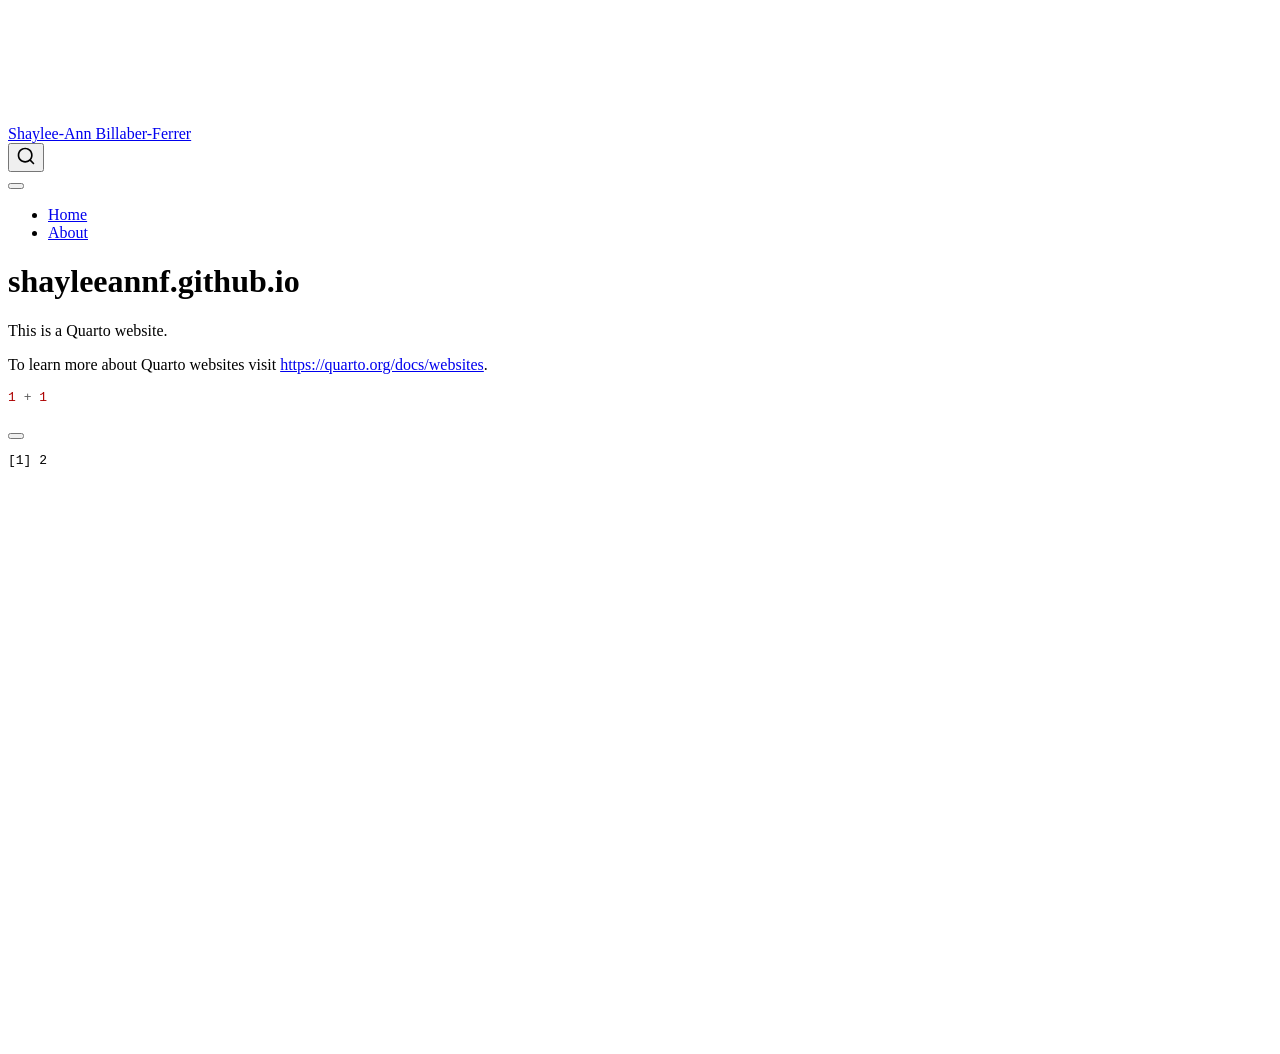
==== docs/index.html @ 8729b3e9 "Initial commit" ====
<!DOCTYPE html>
<html xmlns="http://www.w3.org/1999/xhtml" lang="en" xml:lang="en"><head>

<meta charset="utf-8">
<meta name="generator" content="quarto-1.9.38">

<meta name="viewport" content="width=device-width, initial-scale=1.0, user-scalable=yes">


<title>shayleeannf.github.io – Shaylee-Ann Billaber-Ferrer</title>
<style>
/* Default styles provided by pandoc.
** See https://pandoc.org/MANUAL.html#variables-for-html for config info.
*/
code{white-space: pre-wrap;}
span.smallcaps{font-variant: small-caps;}
div.columns{display: flex; gap: min(4vw, 1.5em);}
div.column{flex: auto; overflow-x: auto;}
div.hanging-indent{margin-left: 1.5em; text-indent: -1.5em;}
ul.task-list{list-style: none;}
ul.task-list li input[type="checkbox"] {
  width: 0.8em;
  margin: 0 0.8em 0.2em -1em; /* quarto-specific, see https://github.com/quarto-dev/quarto-cli/issues/4556 */ 
  vertical-align: middle;
}
/* CSS for syntax highlighting */
html { -webkit-text-size-adjust: 100%; }
pre > code.sourceCode { white-space: pre; position: relative; }
pre > code.sourceCode > span { display: inline-block; line-height: 1.25; }
pre > code.sourceCode > span:empty { height: 1.2em; }
.sourceCode { overflow: visible; }
code.sourceCode > span { color: inherit; text-decoration: inherit; }
div.sourceCode { margin: 1em 0; }
pre.sourceCode { margin: 0; }
@media screen {
div.sourceCode { overflow: auto; }
}
@media print {
pre > code.sourceCode { white-space: pre-wrap; }
pre > code.sourceCode > span { text-indent: -5em; padding-left: 5em; }
}
pre.numberSource code
  { counter-reset: source-line 0; }
pre.numberSource code > span
  { position: relative; left: -4em; counter-increment: source-line; }
pre.numberSource code > span > a:first-child::before
  { content: counter(source-line);
    position: relative; left: -1em; text-align: right; vertical-align: baseline;
    border: none; display: inline-block;
    -webkit-touch-callout: none; -webkit-user-select: none;
    -khtml-user-select: none; -moz-user-select: none;
    -ms-user-select: none; user-select: none;
    padding: 0 4px; width: 4em;
  }
pre.numberSource { margin-left: 3em;  padding-left: 4px; }
div.sourceCode
  {   }
@media screen {
pre > code.sourceCode > span > a:first-child::before { text-decoration: underline; }
}
</style>


<script src="site_libs/quarto-nav/quarto-nav.js"></script>
<script src="site_libs/quarto-nav/headroom.min.js"></script>
<script src="site_libs/clipboard/clipboard.min.js"></script>
<script src="site_libs/quarto-search/autocomplete.umd.js"></script>
<script src="site_libs/quarto-search/fuse.min.js"></script>
<script src="site_libs/quarto-search/quarto-search.js"></script>
<meta name="quarto:offset" content="./">
<script src="site_libs/quarto-html/quarto.js" type="module"></script>
<script src="site_libs/quarto-html/tabsets/tabsets.js" type="module"></script>
<script src="site_libs/quarto-html/popper.min.js"></script>
<script src="site_libs/quarto-html/tippy.umd.min.js"></script>
<script src="site_libs/quarto-html/anchor.min.js"></script>
<link href="site_libs/quarto-html/tippy.css" rel="stylesheet">
<link href="site_libs/quarto-html/quarto-syntax-highlighting-15634bcf2e68342d4ad2dfa704d543f6.css" rel="stylesheet" id="quarto-text-highlighting-styles">
<script src="site_libs/bootstrap/bootstrap.min.js"></script>
<link href="site_libs/bootstrap/bootstrap-icons.css" rel="stylesheet">
<link href="site_libs/bootstrap/bootstrap-158031087360bce0ff56dc785ce39e06.min.css" rel="stylesheet" append-hash="true" id="quarto-bootstrap" data-mode="light">
<script id="quarto-search-options" type="application/json">{
  "location": "navbar",
  "copy-button": false,
  "collapse-after": 3,
  "panel-placement": "end",
  "type": "overlay",
  "limit": 50,
  "keyboard-shortcut": [
    "f",
    "/",
    "s"
  ],
  "show-item-context": false,
  "language": {
    "search-no-results-text": "No results",
    "search-matching-documents-text": "matching documents",
    "search-copy-link-title": "Copy link to search",
    "search-hide-matches-text": "Hide additional matches",
    "search-more-match-text": "more match in this document",
    "search-more-matches-text": "more matches in this document",
    "search-clear-button-title": "Clear",
    "search-text-placeholder": "",
    "search-detached-cancel-button-title": "Cancel",
    "search-submit-button-title": "Submit",
    "search-label": "Search"
  }
}</script>


<link rel="stylesheet" href="styles.css">
</head>

<body class="nav-fixed quarto-light">

<div id="quarto-search-results"></div>
  <header id="quarto-header" class="headroom fixed-top">
    <nav class="navbar navbar-expand-lg " data-bs-theme="dark">
      <div class="navbar-container container-fluid">
      <div class="navbar-brand-container mx-auto">
    <a class="navbar-brand" href="./index.html">
    <span class="navbar-title">Shaylee-Ann Billaber-Ferrer</span>
    </a>
  </div>
            <div id="quarto-search" class="" title="Search"></div>
          <button class="navbar-toggler" type="button" data-bs-toggle="collapse" data-bs-target="#navbarCollapse" aria-controls="navbarCollapse" role="menu" aria-expanded="false" aria-label="Toggle navigation" onclick="if (window.quartoToggleHeadroom) { window.quartoToggleHeadroom(); }">
  <span class="navbar-toggler-icon"></span>
</button>
          <div class="collapse navbar-collapse" id="navbarCollapse">
            <ul class="navbar-nav navbar-nav-scroll me-auto">
  <li class="nav-item">
    <a class="nav-link active" href="./index.html" aria-current="page"> 
<span class="menu-text">Home</span></a>
  </li>  
  <li class="nav-item">
    <a class="nav-link" href="./about.html"> 
<span class="menu-text">About</span></a>
  </li>  
</ul>
          </div> <!-- /navcollapse -->
            <div class="quarto-navbar-tools">
</div>
      </div> <!-- /container-fluid -->
    </nav>
</header>
<!-- content -->
<div id="quarto-content" class="quarto-container page-columns page-rows-contents page-layout-article page-navbar">
<!-- sidebar -->
<!-- margin-sidebar -->
    <div id="quarto-margin-sidebar" class="sidebar margin-sidebar zindex-bottom">
        
    </div>
<!-- main -->
<main class="content" id="quarto-document-content">

<header id="title-block-header" class="quarto-title-block default">
<div class="quarto-title">
<h1 class="title">shayleeannf.github.io</h1>
</div>



<div class="quarto-title-meta">

    
  
    
  </div>
  


</header>


<p>This is a Quarto website.</p>
<p>To learn more about Quarto websites visit <a href="https://quarto.org/docs/websites" class="uri">https://quarto.org/docs/websites</a>.</p>
<div class="cell">
<div class="code-copy-outer-scaffold"><div class="sourceCode cell-code" id="cb1"><pre class="sourceCode r code-with-copy"><code class="sourceCode r"><span id="cb1-1"><a href="#cb1-1" aria-hidden="true" tabindex="-1"></a><span class="dv">1</span> <span class="sc">+</span> <span class="dv">1</span></span></code></pre></div><button title="Copy to Clipboard" class="code-copy-button"><i class="bi"></i></button></div>
<div class="cell-output cell-output-stdout">
<pre><code>[1] 2</code></pre>
</div>
</div>



</main> <!-- /main -->
<script id="quarto-html-after-body" type="application/javascript">
  window.document.addEventListener("DOMContentLoaded", function (event) {
    const icon = "";
    const anchorJS = new window.AnchorJS();
    anchorJS.options = {
      placement: 'right',
      icon: icon
    };
    anchorJS.add('.anchored');
    const isCodeAnnotation = (el) => {
      for (const clz of el.classList) {
        if (clz.startsWith('code-annotation-')) {                     
          return true;
        }
      }
      return false;
    }
    const onCopySuccess = function(e) {
      // button target
      const button = e.trigger;
      // don't keep focus
      button.blur();
      // flash "checked"
      button.classList.add('code-copy-button-checked');
      var currentTitle = button.getAttribute("title");
      button.setAttribute("title", "Copied!");
      let tooltip;
      if (window.bootstrap) {
        button.setAttribute("data-bs-toggle", "tooltip");
        button.setAttribute("data-bs-placement", "left");
        button.setAttribute("data-bs-title", "Copied!");
        tooltip = new bootstrap.Tooltip(button, 
          { trigger: "manual", 
            customClass: "code-copy-button-tooltip",
            offset: [0, -8]});
        tooltip.show();    
      }
      setTimeout(function() {
        if (tooltip) {
          tooltip.hide();
          button.removeAttribute("data-bs-title");
          button.removeAttribute("data-bs-toggle");
          button.removeAttribute("data-bs-placement");
        }
        button.setAttribute("title", currentTitle);
        button.classList.remove('code-copy-button-checked');
      }, 1000);
      // clear code selection
      e.clearSelection();
    }
    const getTextToCopy = function(trigger) {
      const outerScaffold = trigger.parentElement.cloneNode(true);
      const codeEl = outerScaffold.querySelector('code');
      for (const childEl of codeEl.children) {
        if (isCodeAnnotation(childEl)) {
          childEl.remove();
        }
      }
      return codeEl.innerText;
    }
    const clipboard = new window.ClipboardJS('.code-copy-button:not([data-in-quarto-modal])', {
      text: getTextToCopy
    });
    clipboard.on('success', onCopySuccess);
    if (window.document.getElementById('quarto-embedded-source-code-modal')) {
      const clipboardModal = new window.ClipboardJS('.code-copy-button[data-in-quarto-modal]', {
        text: getTextToCopy,
        container: window.document.getElementById('quarto-embedded-source-code-modal')
      });
      clipboardModal.on('success', onCopySuccess);
    }
      var localhostRegex = new RegExp(/^(?:http|https):\/\/localhost\:?[0-9]*\//);
      var mailtoRegex = new RegExp(/^mailto:/);
        var filterRegex = new RegExp('/' + window.location.host + '/');
      var isInternal = (href) => {
          return filterRegex.test(href) || localhostRegex.test(href) || mailtoRegex.test(href);
      }
      // Inspect non-navigation links and adorn them if external
     var links = window.document.querySelectorAll('a[href]:not(.nav-link):not(.navbar-brand):not(.toc-action):not(.sidebar-link):not(.sidebar-item-toggle):not(.pagination-link):not(.no-external):not([aria-hidden]):not(.dropdown-item):not(.quarto-navigation-tool):not(.about-link)');
      for (var i=0; i<links.length; i++) {
        const link = links[i];
        if (!isInternal(link.href)) {
          // undo the damage that might have been done by quarto-nav.js in the case of
          // links that we want to consider external
          if (link.dataset.originalHref !== undefined) {
            link.href = link.dataset.originalHref;
          }
        }
      }
    function tippyHover(el, contentFn, onTriggerFn, onUntriggerFn) {
      const config = {
        allowHTML: true,
        maxWidth: 500,
        delay: 100,
        arrow: false,
        appendTo: function(el) {
            return el.parentElement;
        },
        interactive: true,
        interactiveBorder: 10,
        theme: 'quarto',
        placement: 'bottom-start',
      };
      if (contentFn) {
        config.content = contentFn;
      }
      if (onTriggerFn) {
        config.onTrigger = onTriggerFn;
      }
      if (onUntriggerFn) {
        config.onUntrigger = onUntriggerFn;
      }
      window.tippy(el, config); 
    }
    const noterefs = window.document.querySelectorAll('a[role="doc-noteref"]');
    for (var i=0; i<noterefs.length; i++) {
      const ref = noterefs[i];
      tippyHover(ref, function() {
        // use id or data attribute instead here
        let href = ref.getAttribute('data-footnote-href') || ref.getAttribute('href');
        try { href = new URL(href).hash; } catch {}
        const id = href.replace(/^#\/?/, "");
        const note = window.document.getElementById(id);
        if (note) {
          return note.innerHTML;
        } else {
          return "";
        }
      });
    }
    const xrefs = window.document.querySelectorAll('a.quarto-xref');
    const processXRef = (id, note) => {
      // Strip column container classes
      const stripColumnClz = (el) => {
        el.classList.remove("page-full", "page-columns");
        if (el.children) {
          for (const child of el.children) {
            stripColumnClz(child);
          }
        }
      }
      stripColumnClz(note)
      if (id === null || id.startsWith('sec-')) {
        // Special case sections, only their first couple elements
        const container = document.createElement("div");
        if (note.children && note.children.length > 2) {
          container.appendChild(note.children[0].cloneNode(true));
          for (let i = 1; i < note.children.length; i++) {
            const child = note.children[i];
            if (child.tagName === "P" && child.innerText === "") {
              continue;
            } else {
              container.appendChild(child.cloneNode(true));
              break;
            }
          }
          if (window.Quarto?.typesetMath) {
            window.Quarto.typesetMath(container);
          }
          return container.innerHTML
        } else {
          if (window.Quarto?.typesetMath) {
            window.Quarto.typesetMath(note);
          }
          return note.innerHTML;
        }
      } else {
        // Remove any anchor links if they are present
        const anchorLink = note.querySelector('a.anchorjs-link');
        if (anchorLink) {
          anchorLink.remove();
        }
        if (window.Quarto?.typesetMath) {
          window.Quarto.typesetMath(note);
        }
        if (note.classList.contains("callout")) {
          return note.outerHTML;
        } else {
          return note.innerHTML;
        }
      }
    }
    for (var i=0; i<xrefs.length; i++) {
      const xref = xrefs[i];
      tippyHover(xref, undefined, function(instance) {
        instance.disable();
        let url = xref.getAttribute('href');
        let hash = undefined; 
        if (url.startsWith('#')) {
          hash = url;
        } else {
          try { hash = new URL(url).hash; } catch {}
        }
        if (hash) {
          const id = hash.replace(/^#\/?/, "");
          const note = window.document.getElementById(id);
          if (note !== null) {
            try {
              const html = processXRef(id, note.cloneNode(true));
              instance.setContent(html);
            } finally {
              instance.enable();
              instance.show();
            }
          } else {
            // See if we can fetch this
            fetch(url.split('#')[0])
            .then(res => res.text())
            .then(html => {
              const parser = new DOMParser();
              const htmlDoc = parser.parseFromString(html, "text/html");
              const note = htmlDoc.getElementById(id);
              if (note !== null) {
                const html = processXRef(id, note);
                instance.setContent(html);
              } 
            }).finally(() => {
              instance.enable();
              instance.show();
            });
          }
        } else {
          // See if we can fetch a full url (with no hash to target)
          // This is a special case and we should probably do some content thinning / targeting
          fetch(url)
          .then(res => res.text())
          .then(html => {
            const parser = new DOMParser();
            const htmlDoc = parser.parseFromString(html, "text/html");
            const note = htmlDoc.querySelector('main.content');
            if (note !== null) {
              // This should only happen for chapter cross references
              // (since there is no id in the URL)
              // remove the first header
              if (note.children.length > 0 && note.children[0].tagName === "HEADER") {
                note.children[0].remove();
              }
              const html = processXRef(null, note);
              instance.setContent(html);
            } 
          }).finally(() => {
            instance.enable();
            instance.show();
          });
        }
      }, function(instance) {
      });
    }
        let selectedAnnoteEl;
        const selectorForAnnotation = ( cell, annotation) => {
          let cellAttr = 'data-code-cell="' + cell + '"';
          let lineAttr = 'data-code-annotation="' +  annotation + '"';
          const selector = 'span[' + cellAttr + '][' + lineAttr + ']';
          return selector;
        }
        const selectCodeLines = (annoteEl) => {
          const doc = window.document;
          const targetCell = annoteEl.getAttribute("data-target-cell");
          const targetAnnotation = annoteEl.getAttribute("data-target-annotation");
          const annoteSpan = window.document.querySelector(selectorForAnnotation(targetCell, targetAnnotation));
          const lines = annoteSpan.getAttribute("data-code-lines").split(",");
          const lineIds = lines.map((line) => {
            return targetCell + "-" + line;
          })
          let top = null;
          let height = null;
          let parent = null;
          if (lineIds.length > 0) {
              //compute the position of the single el (top and bottom and make a div)
              const el = window.document.getElementById(lineIds[0]);
              top = el.offsetTop;
              height = el.offsetHeight;
              parent = el.parentElement.parentElement;
            if (lineIds.length > 1) {
              const lastEl = window.document.getElementById(lineIds[lineIds.length - 1]);
              const bottom = lastEl.offsetTop + lastEl.offsetHeight;
              height = bottom - top;
            }
            if (top !== null && height !== null && parent !== null) {
              // cook up a div (if necessary) and position it 
              let div = window.document.getElementById("code-annotation-line-highlight");
              if (div === null) {
                div = window.document.createElement("div");
                div.setAttribute("id", "code-annotation-line-highlight");
                div.style.position = 'absolute';
                parent.appendChild(div);
              }
              div.style.top = top - 2 + "px";
              div.style.height = height + 4 + "px";
              div.style.left = 0;
              let gutterDiv = window.document.getElementById("code-annotation-line-highlight-gutter");
              if (gutterDiv === null) {
                gutterDiv = window.document.createElement("div");
                gutterDiv.setAttribute("id", "code-annotation-line-highlight-gutter");
                gutterDiv.style.position = 'absolute';
                const codeCell = window.document.getElementById(targetCell);
                const gutter = codeCell.querySelector('.code-annotation-gutter');
                gutter.appendChild(gutterDiv);
              }
              gutterDiv.style.top = top - 2 + "px";
              gutterDiv.style.height = height + 4 + "px";
            }
            selectedAnnoteEl = annoteEl;
          }
        };
        const unselectCodeLines = () => {
          const elementsIds = ["code-annotation-line-highlight", "code-annotation-line-highlight-gutter"];
          elementsIds.forEach((elId) => {
            const div = window.document.getElementById(elId);
            if (div) {
              div.remove();
            }
          });
          selectedAnnoteEl = undefined;
        };
          // Handle positioning of the toggle
      window.addEventListener(
        "resize",
        throttle(() => {
          elRect = undefined;
          if (selectedAnnoteEl) {
            selectCodeLines(selectedAnnoteEl);
          }
        }, 10)
      );
      function throttle(fn, ms) {
      let throttle = false;
      let timer;
        return (...args) => {
          if(!throttle) { // first call gets through
              fn.apply(this, args);
              throttle = true;
          } else { // all the others get throttled
              if(timer) clearTimeout(timer); // cancel #2
              timer = setTimeout(() => {
                fn.apply(this, args);
                timer = throttle = false;
              }, ms);
          }
        };
      }
        // Attach click handler to the DT
        const annoteDls = window.document.querySelectorAll('dt[data-target-cell]');
        for (const annoteDlNode of annoteDls) {
          annoteDlNode.addEventListener('click', (event) => {
            const clickedEl = event.target;
            if (clickedEl !== selectedAnnoteEl) {
              unselectCodeLines();
              const activeEl = window.document.querySelector('dt[data-target-cell].code-annotation-active');
              if (activeEl) {
                activeEl.classList.remove('code-annotation-active');
              }
              selectCodeLines(clickedEl);
              clickedEl.classList.add('code-annotation-active');
            } else {
              // Unselect the line
              unselectCodeLines();
              clickedEl.classList.remove('code-annotation-active');
            }
          });
        }
    const findCites = (el) => {
      const parentEl = el.parentElement;
      if (parentEl) {
        const cites = parentEl.dataset.cites;
        if (cites) {
          return {
            el,
            cites: cites.split(' ')
          };
        } else {
          return findCites(el.parentElement)
        }
      } else {
        return undefined;
      }
    };
    var bibliorefs = window.document.querySelectorAll('a[role="doc-biblioref"]');
    for (var i=0; i<bibliorefs.length; i++) {
      const ref = bibliorefs[i];
      const citeInfo = findCites(ref);
      if (citeInfo) {
        tippyHover(citeInfo.el, function() {
          var popup = window.document.createElement('div');
          citeInfo.cites.forEach(function(cite) {
            var citeDiv = window.document.createElement('div');
            citeDiv.classList.add('hanging-indent');
            citeDiv.classList.add('csl-entry');
            var biblioDiv = window.document.getElementById('ref-' + cite);
            if (biblioDiv) {
              citeDiv.innerHTML = biblioDiv.innerHTML;
            }
            popup.appendChild(citeDiv);
          });
          return popup.innerHTML;
        });
      }
    }
  });
  </script>
</div> <!-- /content -->




</body></html>
---- docs/site_libs/quarto-html/tippy.css ----
.tippy-box[data-animation=fade][data-state=hidden]{opacity:0}[data-tippy-root]{max-width:calc(100vw - 10px)}.tippy-box{position:relative;background-color:#333;color:#fff;border-radius:4px;font-size:14px;line-height:1.4;white-space:normal;outline:0;transition-property:transform,visibility,opacity}.tippy-box[data-placement^=top]>.tippy-arrow{bottom:0}.tippy-box[data-placement^=top]>.tippy-arrow:before{bottom:-7px;left:0;border-width:8px 8px 0;border-top-color:initial;transform-origin:center top}.tippy-box[data-placement^=bottom]>.tippy-arrow{top:0}.tippy-box[data-placement^=bottom]>.tippy-arrow:before{top:-7px;left:0;border-width:0 8px 8px;border-bottom-color:initial;transform-origin:center bottom}.tippy-box[data-placement^=left]>.tippy-arrow{right:0}.tippy-box[data-placement^=left]>.tippy-arrow:before{border-width:8px 0 8px 8px;border-left-color:initial;right:-7px;transform-origin:center left}.tippy-box[data-placement^=right]>.tippy-arrow{left:0}.tippy-box[data-placement^=right]>.tippy-arrow:before{left:-7px;border-width:8px 8px 8px 0;border-right-color:initial;transform-origin:center right}.tippy-box[data-inertia][data-state=visible]{transition-timing-function:cubic-bezier(.54,1.5,.38,1.11)}.tippy-arrow{width:16px;height:16px;color:#333}.tippy-arrow:before{content:"";position:absolute;border-color:transparent;border-style:solid}.tippy-content{position:relative;padding:5px 9px;z-index:1}
---- docs/site_libs/quarto-html/quarto-syntax-highlighting-15634bcf2e68342d4ad2dfa704d543f6.css ----
/* quarto syntax highlight colors */
:root {
  --quarto-hl-ot-color: #003B4F;
  --quarto-hl-at-color: #657422;
  --quarto-hl-ss-color: #20794D;
  --quarto-hl-an-color: #5E5E5E;
  --quarto-hl-fu-color: #4758AB;
  --quarto-hl-st-color: #20794D;
  --quarto-hl-cf-color: #003B4F;
  --quarto-hl-op-color: #5E5E5E;
  --quarto-hl-er-color: #AD0000;
  --quarto-hl-bn-color: #AD0000;
  --quarto-hl-al-color: #AD0000;
  --quarto-hl-va-color: #111111;
  --quarto-hl-bu-color: inherit;
  --quarto-hl-ex-color: inherit;
  --quarto-hl-pp-color: #AD0000;
  --quarto-hl-in-color: #5E5E5E;
  --quarto-hl-vs-color: #20794D;
  --quarto-hl-wa-color: #5E5E5E;
  --quarto-hl-do-color: #5E5E5E;
  --quarto-hl-im-color: #00769E;
  --quarto-hl-ch-color: #20794D;
  --quarto-hl-dt-color: #AD0000;
  --quarto-hl-fl-color: #AD0000;
  --quarto-hl-co-color: #5E5E5E;
  --quarto-hl-cv-color: #5E5E5E;
  --quarto-hl-cn-color: #8f5902;
  --quarto-hl-sc-color: #5E5E5E;
  --quarto-hl-dv-color: #AD0000;
  --quarto-hl-kw-color: #003B4F;
}

/* other quarto variables */
:root {
  --quarto-font-monospace: SFMono-Regular, Menlo, Monaco, Consolas, "Liberation Mono", "Courier New", monospace;
}

/* syntax highlight based on Pandoc's rules */
pre > code.sourceCode > span {
  color: #003B4F;
}

code.sourceCode > span {
  color: #003B4F;
}

div.sourceCode,
div.sourceCode pre.sourceCode {
  color: #003B4F;
}

/* Normal */
code span {
  color: #003B4F;
}

/* Alert */
code span.al {
  color: #AD0000;
  font-style: inherit;
}

/* Annotation */
code span.an {
  color: #5E5E5E;
  font-style: inherit;
}

/* Attribute */
code span.at {
  color: #657422;
  font-style: inherit;
}

/* BaseN */
code span.bn {
  color: #AD0000;
  font-style: inherit;
}

/* BuiltIn */
code span.bu {
  font-style: inherit;
}

/* ControlFlow */
code span.cf {
  color: #003B4F;
  font-weight: bold;
  font-style: inherit;
}

/* Char */
code span.ch {
  color: #20794D;
  font-style: inherit;
}

/* Constant */
code span.cn {
  color: #8f5902;
  font-style: inherit;
}

/* Comment */
code span.co {
  color: #5E5E5E;
  font-style: inherit;
}

/* CommentVar */
code span.cv {
  color: #5E5E5E;
  font-style: italic;
}

/* Documentation */
code span.do {
  color: #5E5E5E;
  font-style: italic;
}

/* DataType */
code span.dt {
  color: #AD0000;
  font-style: inherit;
}

/* DecVal */
code span.dv {
  color: #AD0000;
  font-style: inherit;
}

/* Error */
code span.er {
  color: #AD0000;
  font-style: inherit;
}

/* Extension */
code span.ex {
  font-style: inherit;
}

/* Float */
code span.fl {
  color: #AD0000;
  font-style: inherit;
}

/* Function */
code span.fu {
  color: #4758AB;
  font-style: inherit;
}

/* Import */
code span.im {
  color: #00769E;
  font-style: inherit;
}

/* Information */
code span.in {
  color: #5E5E5E;
  font-style: inherit;
}

/* Keyword */
code span.kw {
  color: #003B4F;
  font-weight: bold;
  font-style: inherit;
}

/* Operator */
code span.op {
  color: #5E5E5E;
  font-style: inherit;
}

/* Other */
code span.ot {
  color: #003B4F;
  font-style: inherit;
}

/* Preprocessor */
code span.pp {
  color: #AD0000;
  font-style: inherit;
}

/* SpecialChar */
code span.sc {
  color: #5E5E5E;
  font-style: inherit;
}

/* SpecialString */
code span.ss {
  color: #20794D;
  font-style: inherit;
}

/* String */
code span.st {
  color: #20794D;
  font-style: inherit;
}

/* Variable */
code span.va {
  color: #111111;
  font-style: inherit;
}

/* VerbatimString */
code span.vs {
  color: #20794D;
  font-style: inherit;
}

/* Warning */
code span.wa {
  color: #5E5E5E;
  font-style: italic;
}

.prevent-inlining {
  content: "</";
}

/*# sourceMappingURL=f23921c56f73e400b49028c9186a1aa0.css.map */
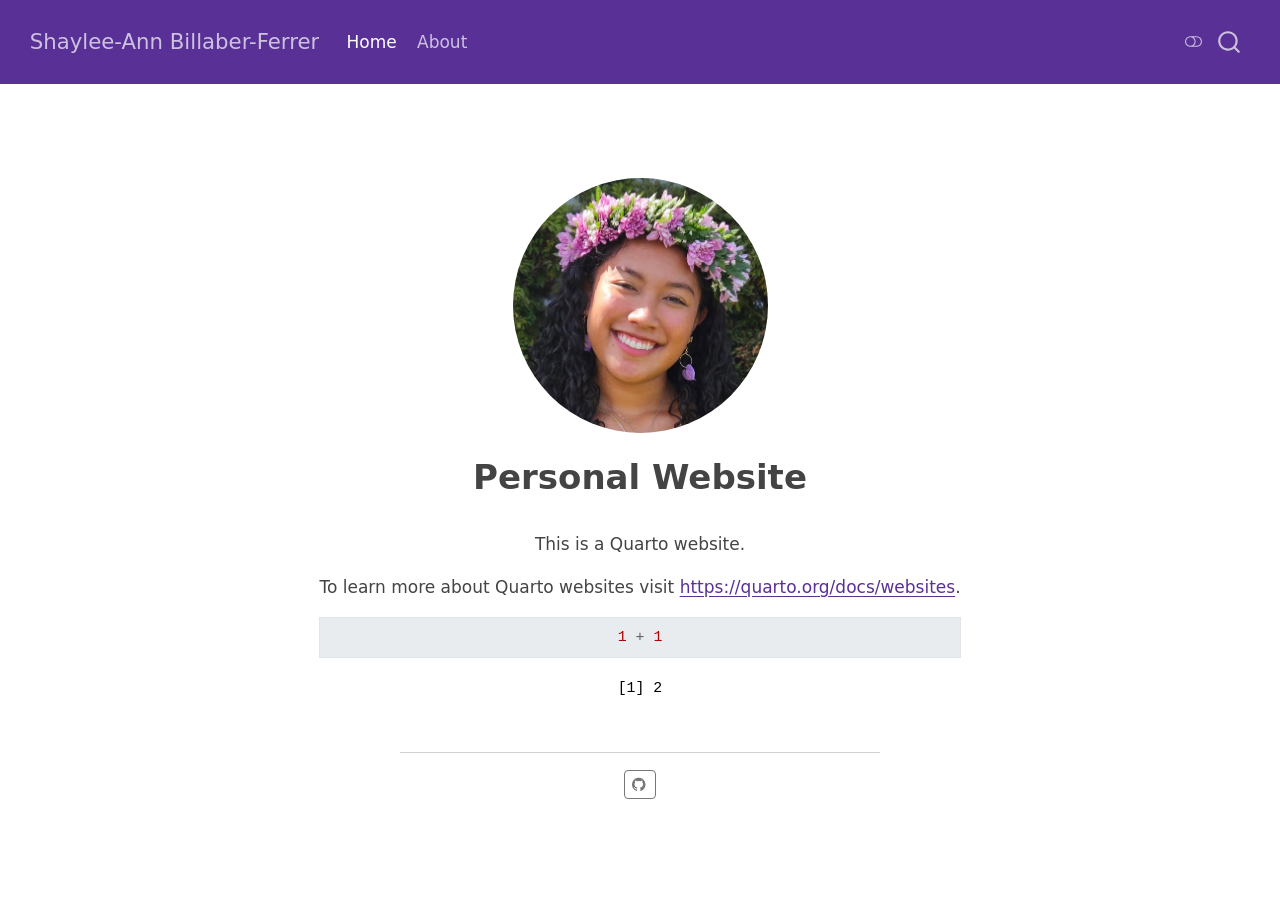
==== commit 5f157f9f: "update 10/21" ====
--- a/docs/index.html
+++ b/docs/index.html
@@ -7,7 +7,7 @@
 <meta name="viewport" content="width=device-width, initial-scale=1.0, user-scalable=yes">
 
 
-<title>shayleeannf.github.io – Shaylee-Ann Billaber-Ferrer</title>
+<title>Personal Website – Shaylee-Ann Billaber-Ferrer</title>
 <style>
 /* Default styles provided by pandoc.
 ** See https://pandoc.org/MANUAL.html#variables-for-html for config info.
@@ -72,12 +72,15 @@
 <script src="site_libs/quarto-html/tabsets/tabsets.js" type="module"></script>
 <script src="site_libs/quarto-html/popper.min.js"></script>
 <script src="site_libs/quarto-html/tippy.umd.min.js"></script>
-<script src="site_libs/quarto-html/anchor.min.js"></script>
 <link href="site_libs/quarto-html/tippy.css" rel="stylesheet">
-<link href="site_libs/quarto-html/quarto-syntax-highlighting-15634bcf2e68342d4ad2dfa704d543f6.css" rel="stylesheet" id="quarto-text-highlighting-styles">
+<link href="site_libs/quarto-html/quarto-syntax-highlighting-15634bcf2e68342d4ad2dfa704d543f6.css" rel="stylesheet" class="quarto-color-scheme" id="quarto-text-highlighting-styles">
+<link href="site_libs/quarto-html/quarto-syntax-highlighting-dark-0a6b7249c26820e032cb0bd839ff02b1.css" rel="stylesheet" class="quarto-color-scheme quarto-color-alternate" id="quarto-text-highlighting-styles">
+<link href="site_libs/quarto-html/quarto-syntax-highlighting-15634bcf2e68342d4ad2dfa704d543f6.css" rel="stylesheet" class="quarto-color-scheme-extra" id="quarto-text-highlighting-styles">
 <script src="site_libs/bootstrap/bootstrap.min.js"></script>
 <link href="site_libs/bootstrap/bootstrap-icons.css" rel="stylesheet">
-<link href="site_libs/bootstrap/bootstrap-158031087360bce0ff56dc785ce39e06.min.css" rel="stylesheet" append-hash="true" id="quarto-bootstrap" data-mode="light">
+<link href="site_libs/bootstrap/bootstrap-daa8fa81d25beabfc7405797cb8d7aea.min.css" rel="stylesheet" append-hash="true" class="quarto-color-scheme" id="quarto-bootstrap" data-mode="light">
+<link href="site_libs/bootstrap/bootstrap-dark-9a211c81007f39d74124d38314563109.min.css" rel="stylesheet" append-hash="true" class="quarto-color-scheme quarto-color-alternate" id="quarto-bootstrap" data-mode="dark">
+<link href="site_libs/bootstrap/bootstrap-daa8fa81d25beabfc7405797cb8d7aea.min.css" rel="stylesheet" append-hash="true" class="quarto-color-scheme-extra" id="quarto-bootstrap" data-mode="light">
 <script id="quarto-search-options" type="application/json">{
   "location": "navbar",
   "copy-button": false,
@@ -110,7 +113,169 @@
 <link rel="stylesheet" href="styles.css">
 </head>
 
-<body class="nav-fixed quarto-light">
+<body class="nav-fixed fullcontent quarto-light"><script id="quarto-html-before-body" type="application/javascript">
+    const toggleBodyColorMode = (bsSheetEl) => {
+      const mode = bsSheetEl.getAttribute("data-mode");
+      const bodyEl = window.document.querySelector("body");
+      if (mode === "dark") {
+        bodyEl.classList.add("quarto-dark");
+        bodyEl.classList.remove("quarto-light");
+      } else {
+        bodyEl.classList.add("quarto-light");
+        bodyEl.classList.remove("quarto-dark");
+      }
+    }
+    const toggleBodyColorPrimary = () => {
+      const bsSheetEl = window.document.querySelector("link#quarto-bootstrap:not([rel=disabled-stylesheet])");
+      if (bsSheetEl) {
+        toggleBodyColorMode(bsSheetEl);
+      }
+    }
+    const setColorSchemeToggle = (alternate) => {
+      const toggles = window.document.querySelectorAll('.quarto-color-scheme-toggle');
+      for (let i=0; i < toggles.length; i++) {
+        const toggle = toggles[i];
+        if (toggle) {
+          if (alternate) {
+            toggle.classList.add("alternate");
+          } else {
+            toggle.classList.remove("alternate");
+          }
+        }
+      }
+    };
+    const toggleColorMode = (alternate) => {
+      // Switch the stylesheets
+      const primaryStylesheets = window.document.querySelectorAll('link.quarto-color-scheme:not(.quarto-color-alternate)');
+      const alternateStylesheets = window.document.querySelectorAll('link.quarto-color-scheme.quarto-color-alternate');
+      manageTransitions('#quarto-margin-sidebar .nav-link', false);
+      if (alternate) {
+        // note: dark is layered on light, we don't disable primary!
+        enableStylesheet(alternateStylesheets);
+        for (const sheetNode of alternateStylesheets) {
+          if (sheetNode.id === "quarto-bootstrap") {
+            toggleBodyColorMode(sheetNode);
+          }
+        }
+      } else {
+        disableStylesheet(alternateStylesheets);
+        enableStylesheet(primaryStylesheets)
+        toggleBodyColorPrimary();
+      }
+      manageTransitions('#quarto-margin-sidebar .nav-link', true);
+      // Switch the toggles
+      setColorSchemeToggle(alternate)
+      // Hack to workaround the fact that safari doesn't
+      // properly recolor the scrollbar when toggling (#1455)
+      if (navigator.userAgent.indexOf('Safari') > 0 && navigator.userAgent.indexOf('Chrome') == -1) {
+        manageTransitions("body", false);
+        window.scrollTo(0, 1);
+        setTimeout(() => {
+          window.scrollTo(0, 0);
+          manageTransitions("body", true);
+        }, 40);
+      }
+    }
+    const disableStylesheet = (stylesheets) => {
+      for (let i=0; i < stylesheets.length; i++) {
+        const stylesheet = stylesheets[i];
+        stylesheet.rel = 'disabled-stylesheet';
+      }
+    }
+    const enableStylesheet = (stylesheets) => {
+      for (let i=0; i < stylesheets.length; i++) {
+        const stylesheet = stylesheets[i];
+        if(stylesheet.rel !== 'stylesheet') { // for Chrome, which will still FOUC without this check
+          stylesheet.rel = 'stylesheet';
+        }
+      }
+    }
+    const manageTransitions = (selector, allowTransitions) => {
+      const els = window.document.querySelectorAll(selector);
+      for (let i=0; i < els.length; i++) {
+        const el = els[i];
+        if (allowTransitions) {
+          el.classList.remove('notransition');
+        } else {
+          el.classList.add('notransition');
+        }
+      }
+    }
+    const isFileUrl = () => {
+      return window.location.protocol === 'file:';
+    }
+    const hasAlternateSentinel = () => {
+      let styleSentinel = getColorSchemeSentinel();
+      if (styleSentinel !== null) {
+        return styleSentinel === "alternate";
+      } else {
+        return false;
+      }
+    }
+    const setStyleSentinel = (alternate) => {
+      const value = alternate ? "alternate" : "default";
+      if (!isFileUrl()) {
+        window.localStorage.setItem("quarto-color-scheme", value);
+      } else {
+        localAlternateSentinel = value;
+      }
+    }
+    const getColorSchemeSentinel = () => {
+      if (!isFileUrl()) {
+        const storageValue = window.localStorage.getItem("quarto-color-scheme");
+        return storageValue != null ? storageValue : localAlternateSentinel;
+      } else {
+        return localAlternateSentinel;
+      }
+    }
+    const toggleGiscusIfUsed = (isAlternate, darkModeDefault) => {
+      const baseTheme = document.querySelector('#giscus-base-theme')?.value ?? 'light';
+      const alternateTheme = document.querySelector('#giscus-alt-theme')?.value ?? 'dark';
+      let newTheme = '';
+      if(authorPrefersDark) {
+        newTheme = isAlternate ? baseTheme : alternateTheme;
+      } else {
+        newTheme = isAlternate ? alternateTheme : baseTheme;
+      }
+      const changeGiscusTheme = () => {
+        // From: https://github.com/giscus/giscus/issues/336
+        const sendMessage = (message) => {
+          const iframe = document.querySelector('iframe.giscus-frame');
+          if (!iframe) return;
+          iframe.contentWindow.postMessage({ giscus: message }, 'https://giscus.app');
+        }
+        sendMessage({
+          setConfig: {
+            theme: newTheme
+          }
+        });
+      }
+      const isGiscussLoaded = window.document.querySelector('iframe.giscus-frame') !== null;
+      if (isGiscussLoaded) {
+        changeGiscusTheme();
+      }
+    };
+    const authorPrefersDark = false;
+    const darkModeDefault = authorPrefersDark;
+      document.querySelector('link#quarto-text-highlighting-styles.quarto-color-scheme-extra').rel = 'disabled-stylesheet';
+      document.querySelector('link#quarto-bootstrap.quarto-color-scheme-extra').rel = 'disabled-stylesheet';
+    let localAlternateSentinel = darkModeDefault ? 'alternate' : 'default';
+    // Dark / light mode switch
+    window.quartoToggleColorScheme = () => {
+      // Read the current dark / light value
+      let toAlternate = !hasAlternateSentinel();
+      toggleColorMode(toAlternate);
+      setStyleSentinel(toAlternate);
+      toggleGiscusIfUsed(toAlternate, darkModeDefault);
+      window.dispatchEvent(new Event('resize'));
+    };
+    // Switch to dark mode if need be
+    if (hasAlternateSentinel()) {
+      toggleColorMode(true);
+    } else {
+      toggleColorMode(false);
+    }
+  </script>
 
 <div id="quarto-search-results"></div>
   <header id="quarto-header" class="headroom fixed-top">
@@ -138,6 +303,7 @@
 </ul>
           </div> <!-- /navcollapse -->
             <div class="quarto-navbar-tools">
+  <a href="" class="quarto-color-scheme-toggle quarto-navigation-tool  px-1" onclick="window.quartoToggleColorScheme(); return false;" title="Toggle dark mode"><i class="bi"></i></a>
 </div>
       </div> <!-- /container-fluid -->
     </nav>
@@ -146,30 +312,18 @@
 <div id="quarto-content" class="quarto-container page-columns page-rows-contents page-layout-article page-navbar">
 <!-- sidebar -->
 <!-- margin-sidebar -->
-    <div id="quarto-margin-sidebar" class="sidebar margin-sidebar zindex-bottom">
-        
-    </div>
+    
 <!-- main -->
-<main class="content" id="quarto-document-content">
-
-<header id="title-block-header" class="quarto-title-block default">
+<div class="quarto-about-jolla">
+  <img src="media/image.jpg" class="about-image
+  round " style="height: 15em; width: 15em;">
+ <header id="title-block-header" class="quarto-title-block default">
 <div class="quarto-title">
-<h1 class="title">shayleeannf.github.io</h1>
+<h1 class="title">Personal Website</h1>
 </div>
-
-
-
 <div class="quarto-title-meta">
-
-    
-  
-    
   </div>
-  
-
-
-</header>
-
+</header><main class="content" id="quarto-document-content">
 
 <p>This is a Quarto website.</p>
 <p>To learn more about Quarto websites visit <a href="https://quarto.org/docs/websites" class="uri">https://quarto.org/docs/websites</a>.</p>
@@ -181,17 +335,31 @@
 </div>
 
 
-
-</main> <!-- /main -->
+</main> 
+  <hr class="about-sep">
+   <div class="about-links">
+  <a href="https://github.com/shayleeannf" class="about-link" rel="" target="blank">
+    <i class="bi bi-github"></i>
+     <span class="about-link-text"></span>
+  </a>
+</div>
+</div>
+ <!-- /main -->
 <script id="quarto-html-after-body" type="application/javascript">
   window.document.addEventListener("DOMContentLoaded", function (event) {
-    const icon = "";
-    const anchorJS = new window.AnchorJS();
-    anchorJS.options = {
-      placement: 'right',
-      icon: icon
-    };
-    anchorJS.add('.anchored');
+    // Ensure there is a toggle, if there isn't float one in the top right
+    if (window.document.querySelector('.quarto-color-scheme-toggle') === null) {
+      const a = window.document.createElement('a');
+      a.classList.add('top-right');
+      a.classList.add('quarto-color-scheme-toggle');
+      a.href = "";
+      a.onclick = function() { try { window.quartoToggleColorScheme(); } catch {} return false; };
+      const i = window.document.createElement("i");
+      i.classList.add('bi');
+      a.appendChild(i);
+      window.document.body.appendChild(a);
+    }
+    setColorSchemeToggle(hasAlternateSentinel())
     const isCodeAnnotation = (el) => {
       for (const clz of el.classList) {
         if (clz.startsWith('code-annotation-')) {                     
--- a/docs/site_libs/quarto-html/quarto-syntax-highlighting-dark-0a6b7249c26820e032cb0bd839ff02b1.css
+++ b/docs/site_libs/quarto-html/quarto-syntax-highlighting-dark-0a6b7249c26820e032cb0bd839ff02b1.css
@@ -0,0 +1,219 @@
+/* quarto syntax highlight colors */
+:root {
+  --quarto-hl-al-color: #f07178;
+  --quarto-hl-an-color: #d4d0ab;
+  --quarto-hl-at-color: #00e0e0;
+  --quarto-hl-bn-color: #d4d0ab;
+  --quarto-hl-bu-color: #abe338;
+  --quarto-hl-ch-color: #abe338;
+  --quarto-hl-co-color: #f8f8f2;
+  --quarto-hl-cv-color: #ffd700;
+  --quarto-hl-cn-color: #ffd700;
+  --quarto-hl-cf-color: #ffa07a;
+  --quarto-hl-dt-color: #ffa07a;
+  --quarto-hl-dv-color: #d4d0ab;
+  --quarto-hl-do-color: #f8f8f2;
+  --quarto-hl-er-color: #f07178;
+  --quarto-hl-ex-color: #00e0e0;
+  --quarto-hl-fl-color: #d4d0ab;
+  --quarto-hl-fu-color: #ffa07a;
+  --quarto-hl-im-color: #abe338;
+  --quarto-hl-in-color: #d4d0ab;
+  --quarto-hl-kw-color: #ffa07a;
+  --quarto-hl-op-color: #ffa07a;
+  --quarto-hl-ot-color: #00e0e0;
+  --quarto-hl-pp-color: #dcc6e0;
+  --quarto-hl-re-color: #00e0e0;
+  --quarto-hl-sc-color: #abe338;
+  --quarto-hl-ss-color: #abe338;
+  --quarto-hl-st-color: #abe338;
+  --quarto-hl-va-color: #00e0e0;
+  --quarto-hl-vs-color: #abe338;
+  --quarto-hl-wa-color: #dcc6e0;
+}
+
+/* other quarto variables */
+:root {
+  --quarto-font-monospace: SFMono-Regular, Menlo, Monaco, Consolas, "Liberation Mono", "Courier New", monospace;
+}
+
+/* syntax highlight based on Pandoc's rules */
+pre > code.sourceCode > span {
+  color: #f8f8f2;
+}
+
+code.sourceCode > span {
+  color: #f8f8f2;
+}
+
+div.sourceCode,
+div.sourceCode pre.sourceCode {
+  color: #f8f8f2;
+}
+
+/* Normal */
+code span {
+  color: #f8f8f2;
+}
+
+/* Alert */
+code span.al {
+  color: #f07178;
+}
+
+/* Annotation */
+code span.an {
+  color: #d4d0ab;
+}
+
+/* Attribute */
+code span.at {
+  color: #00e0e0;
+}
+
+/* BaseN */
+code span.bn {
+  color: #d4d0ab;
+}
+
+/* BuiltIn */
+code span.bu {
+  color: #abe338;
+}
+
+/* ControlFlow */
+code span.cf {
+  font-weight: bold;
+  color: #ffa07a;
+}
+
+/* Char */
+code span.ch {
+  color: #abe338;
+}
+
+/* Constant */
+code span.cn {
+  color: #ffd700;
+}
+
+/* Comment */
+code span.co {
+  font-style: italic;
+  color: #f8f8f2;
+}
+
+/* CommentVar */
+code span.cv {
+  color: #ffd700;
+}
+
+/* Documentation */
+code span.do {
+  color: #f8f8f2;
+}
+
+/* DataType */
+code span.dt {
+  color: #ffa07a;
+}
+
+/* DecVal */
+code span.dv {
+  color: #d4d0ab;
+}
+
+/* Error */
+code span.er {
+  color: #f07178;
+  text-decoration: underline;
+}
+
+/* Extension */
+code span.ex {
+  font-weight: bold;
+  color: #00e0e0;
+}
+
+/* Float */
+code span.fl {
+  color: #d4d0ab;
+}
+
+/* Function */
+code span.fu {
+  color: #ffa07a;
+}
+
+/* Import */
+code span.im {
+  color: #abe338;
+}
+
+/* Information */
+code span.in {
+  color: #d4d0ab;
+}
+
+/* Keyword */
+code span.kw {
+  font-weight: bold;
+  color: #ffa07a;
+}
+
+/* Operator */
+code span.op {
+  color: #ffa07a;
+}
+
+/* Other */
+code span.ot {
+  color: #00e0e0;
+}
+
+/* Preprocessor */
+code span.pp {
+  color: #dcc6e0;
+}
+
+/* RegionMarker */
+code span.re {
+  background-color: #f8f8f2;
+  color: #00e0e0;
+}
+
+/* SpecialChar */
+code span.sc {
+  color: #abe338;
+}
+
+/* SpecialString */
+code span.ss {
+  color: #abe338;
+}
+
+/* String */
+code span.st {
+  color: #abe338;
+}
+
+/* Variable */
+code span.va {
+  color: #00e0e0;
+}
+
+/* VerbatimString */
+code span.vs {
+  color: #abe338;
+}
+
+/* Warning */
+code span.wa {
+  color: #dcc6e0;
+}
+
+.prevent-inlining {
+  content: "</";
+}
+
+/*# sourceMappingURL=175367c052bafc98bd680af3479823f0.css.map */
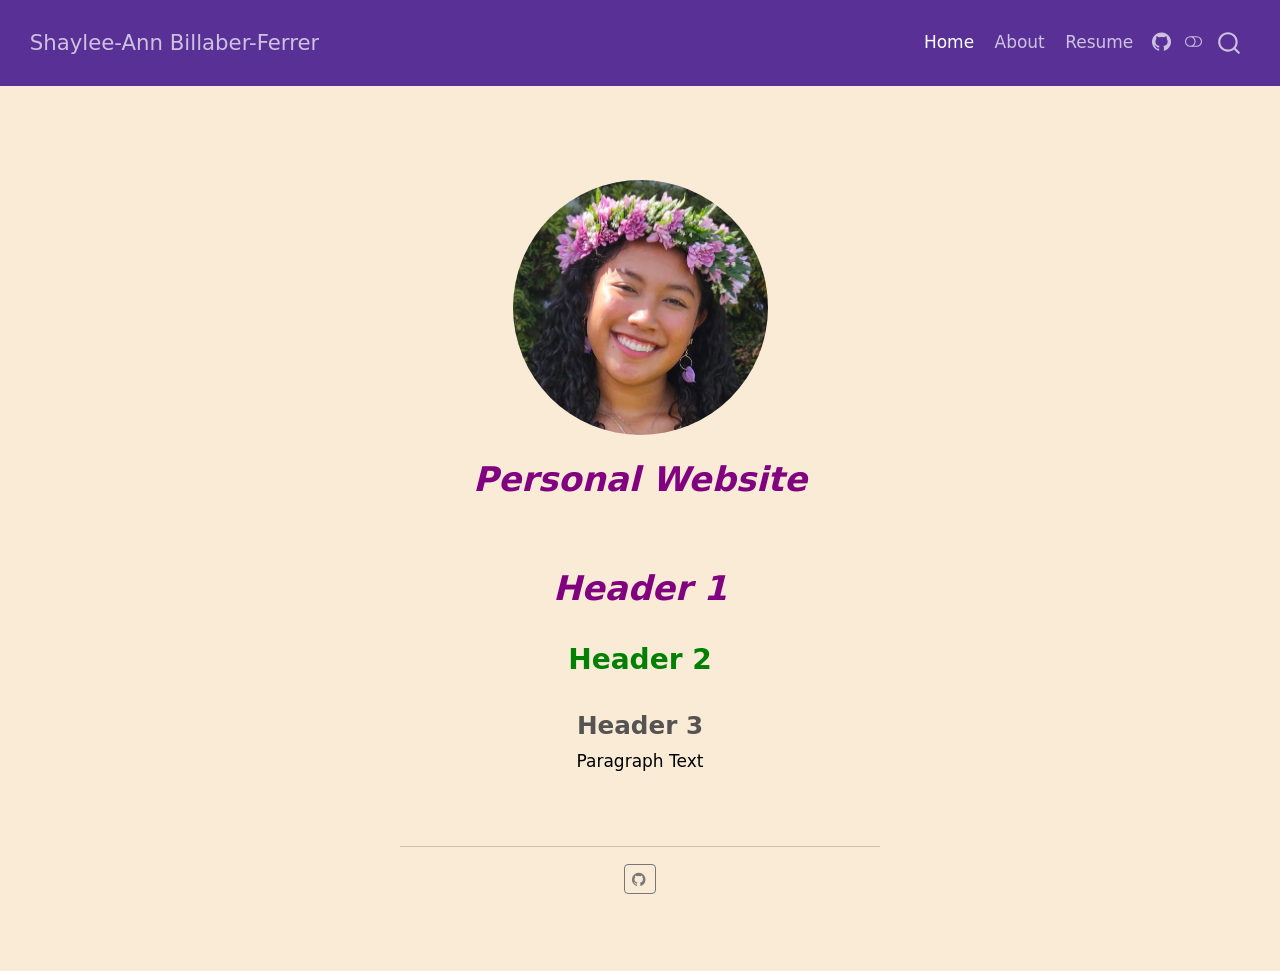
==== commit ab9c251a: "Oct 23 update" ====
--- a/docs/index.html
+++ b/docs/index.html
@@ -22,41 +22,6 @@
   width: 0.8em;
   margin: 0 0.8em 0.2em -1em; /* quarto-specific, see https://github.com/quarto-dev/quarto-cli/issues/4556 */ 
   vertical-align: middle;
-}
-/* CSS for syntax highlighting */
-html { -webkit-text-size-adjust: 100%; }
-pre > code.sourceCode { white-space: pre; position: relative; }
-pre > code.sourceCode > span { display: inline-block; line-height: 1.25; }
-pre > code.sourceCode > span:empty { height: 1.2em; }
-.sourceCode { overflow: visible; }
-code.sourceCode > span { color: inherit; text-decoration: inherit; }
-div.sourceCode { margin: 1em 0; }
-pre.sourceCode { margin: 0; }
-@media screen {
-div.sourceCode { overflow: auto; }
-}
-@media print {
-pre > code.sourceCode { white-space: pre-wrap; }
-pre > code.sourceCode > span { text-indent: -5em; padding-left: 5em; }
-}
-pre.numberSource code
-  { counter-reset: source-line 0; }
-pre.numberSource code > span
-  { position: relative; left: -4em; counter-increment: source-line; }
-pre.numberSource code > span > a:first-child::before
-  { content: counter(source-line);
-    position: relative; left: -1em; text-align: right; vertical-align: baseline;
-    border: none; display: inline-block;
-    -webkit-touch-callout: none; -webkit-user-select: none;
-    -khtml-user-select: none; -moz-user-select: none;
-    -ms-user-select: none; user-select: none;
-    padding: 0 4px; width: 4em;
-  }
-pre.numberSource { margin-left: 3em;  padding-left: 4px; }
-div.sourceCode
-  {   }
-@media screen {
-pre > code.sourceCode > span > a:first-child::before { text-decoration: underline; }
 }
 </style>
 
@@ -291,7 +256,7 @@
   <span class="navbar-toggler-icon"></span>
 </button>
           <div class="collapse navbar-collapse" id="navbarCollapse">
-            <ul class="navbar-nav navbar-nav-scroll me-auto">
+            <ul class="navbar-nav navbar-nav-scroll ms-auto">
   <li class="nav-item">
     <a class="nav-link active" href="./index.html" aria-current="page"> 
 <span class="menu-text">Home</span></a>
@@ -299,6 +264,15 @@
   <li class="nav-item">
     <a class="nav-link" href="./about.html"> 
 <span class="menu-text">About</span></a>
+  </li>  
+  <li class="nav-item">
+    <a class="nav-link" href="./resume.html"> 
+<span class="menu-text">Resume</span></a>
+  </li>  
+  <li class="nav-item compact">
+    <a class="nav-link" href="http://github.com/shayleeannf" target="blank"> <i class="bi bi-github" role="img">
+</i> 
+<span class="menu-text"></span></a>
   </li>  
 </ul>
           </div> <!-- /navcollapse -->
@@ -325,16 +299,19 @@
   </div>
 </header><main class="content" id="quarto-document-content">
 
-<p>This is a Quarto website.</p>
-<p>To learn more about Quarto websites visit <a href="https://quarto.org/docs/websites" class="uri">https://quarto.org/docs/websites</a>.</p>
-<div class="cell">
-<div class="code-copy-outer-scaffold"><div class="sourceCode cell-code" id="cb1"><pre class="sourceCode r code-with-copy"><code class="sourceCode r"><span id="cb1-1"><a href="#cb1-1" aria-hidden="true" tabindex="-1"></a><span class="dv">1</span> <span class="sc">+</span> <span class="dv">1</span></span></code></pre></div><button title="Copy to Clipboard" class="code-copy-button"><i class="bi"></i></button></div>
-<div class="cell-output cell-output-stdout">
-<pre><code>[1] 2</code></pre>
-</div>
-</div>
-
-
+<section id="header-1" class="level1">
+<h1>Header 1</h1>
+<section id="header-2" class="level2">
+<h2 data-anchor-id="header-2">Header 2</h2>
+<section id="header-3" class="level3">
+<h3 data-anchor-id="header-3">Header 3</h3>
+<p>Paragraph Text</p>
+<pre><code></code></pre>
+
+
+</section>
+</section>
+</section>
 </main> 
   <hr class="about-sep">
    <div class="about-links">
--- a/docs/styles.css
+++ b/docs/styles.css
@@ -0,0 +1,17 @@
+/* css styles */
+h1 {
+  color: purple;
+  font-style: italic;
+}
+h2 {
+  color: green;
+}
+p {
+  color: black;
+}
+body {
+  background-color: antiquewhite;
+}
+a { /*link color: underlined and colored*/
+  color: red;
+}
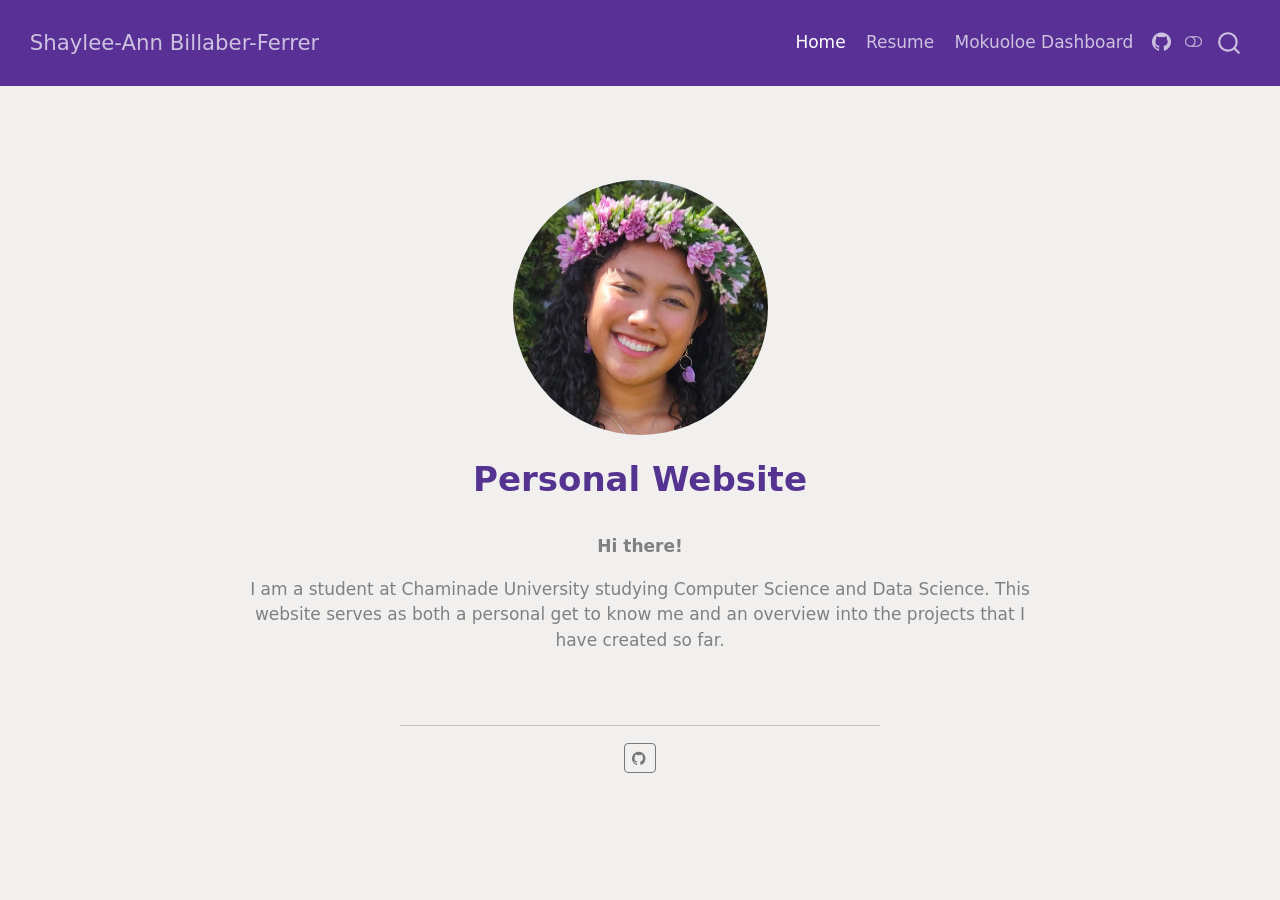
==== commit 7c23aa28: "Update Oct 26" ====
--- a/docs/index.html
+++ b/docs/index.html
@@ -262,12 +262,12 @@
 <span class="menu-text">Home</span></a>
   </li>  
   <li class="nav-item">
-    <a class="nav-link" href="./about.html"> 
-<span class="menu-text">About</span></a>
+    <a class="nav-link" href="./resume.html"> 
+<span class="menu-text">Resume</span></a>
   </li>  
   <li class="nav-item">
-    <a class="nav-link" href="./resume.html"> 
-<span class="menu-text">Resume</span></a>
+    <a class="nav-link" href="./about.html"> 
+<span class="menu-text">Mokuoloe Dashboard</span></a>
   </li>  
   <li class="nav-item compact">
     <a class="nav-link" href="http://github.com/shayleeannf" target="blank"> <i class="bi bi-github" role="img">
@@ -299,19 +299,11 @@
   </div>
 </header><main class="content" id="quarto-document-content">
 
-<section id="header-1" class="level1">
-<h1>Header 1</h1>
-<section id="header-2" class="level2">
-<h2 data-anchor-id="header-2">Header 2</h2>
-<section id="header-3" class="level3">
-<h3 data-anchor-id="header-3">Header 3</h3>
-<p>Paragraph Text</p>
+<p><strong>Hi there!</strong></p>
+<p>I am a student at Chaminade University studying Computer Science and Data Science. This website serves as both a personal get to know me and an overview into the projects that I have created so far.</p>
 <pre><code></code></pre>
 
 
-</section>
-</section>
-</section>
 </main> 
   <hr class="about-sep">
    <div class="about-links">
--- a/docs/styles.css
+++ b/docs/styles.css
@@ -1,17 +1,16 @@
 /* css styles */
 h1 {
-  color: purple;
-  font-style: italic;
+  color: #543391;
 }
 h2 {
   color: green;
 }
 p {
-  color: black;
+  color: grey;
 }
 body {
-  background-color: antiquewhite;
+  background-color: #F2F0EF;
 }
 a { /*link color: underlined and colored*/
-  color: red;
+  color: blue;
 }
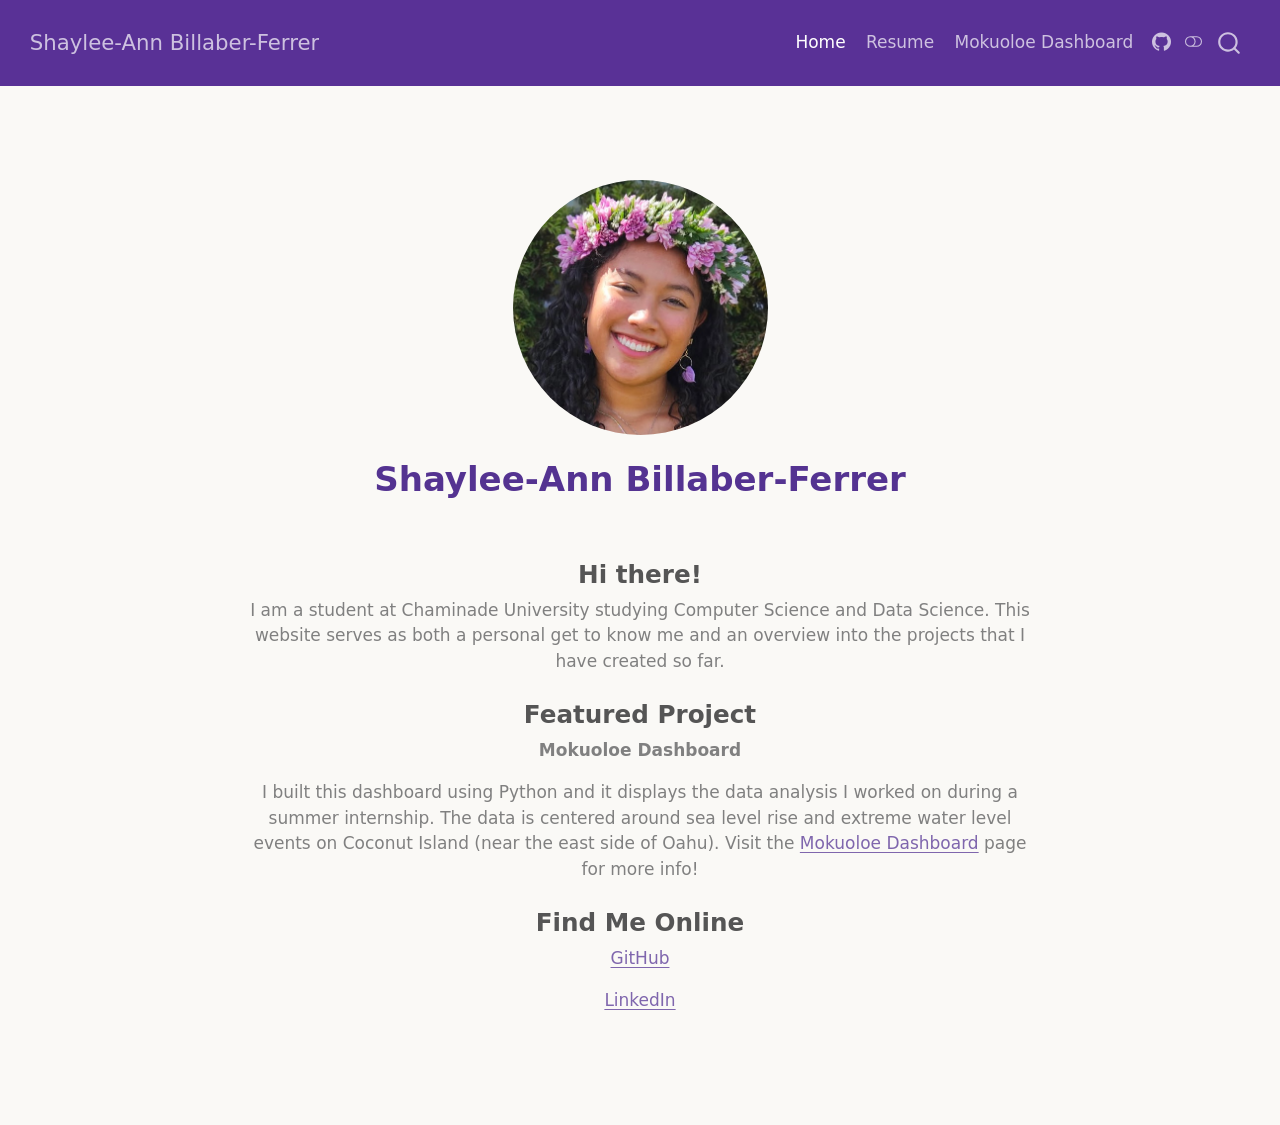
==== commit a1bc62b0: "Update Oct 26" ====
--- a/docs/index.html
+++ b/docs/index.html
@@ -7,7 +7,7 @@
 <meta name="viewport" content="width=device-width, initial-scale=1.0, user-scalable=yes">
 
 
-<title>Personal Website – Shaylee-Ann Billaber-Ferrer</title>
+<title>Shaylee-Ann Billaber-Ferrer</title>
 <style>
 /* Default styles provided by pandoc.
 ** See https://pandoc.org/MANUAL.html#variables-for-html for config info.
@@ -266,7 +266,7 @@
 <span class="menu-text">Resume</span></a>
   </li>  
   <li class="nav-item">
-    <a class="nav-link" href="./about.html"> 
+    <a class="nav-link" href="./mokuoloe.qmd"> 
 <span class="menu-text">Mokuoloe Dashboard</span></a>
   </li>  
   <li class="nav-item compact">
@@ -293,25 +293,29 @@
   round " style="height: 15em; width: 15em;">
  <header id="title-block-header" class="quarto-title-block default">
 <div class="quarto-title">
-<h1 class="title">Personal Website</h1>
+<h1 class="title">Shaylee-Ann Billaber-Ferrer</h1>
 </div>
 <div class="quarto-title-meta">
   </div>
 </header><main class="content" id="quarto-document-content">
 
-<p><strong>Hi there!</strong></p>
+<section id="hi-there" class="level3">
+<h3 data-anchor-id="hi-there"><strong>Hi there!</strong></h3>
 <p>I am a student at Chaminade University studying Computer Science and Data Science. This website serves as both a personal get to know me and an overview into the projects that I have created so far.</p>
-<pre><code></code></pre>
-
-
-</main> 
-  <hr class="about-sep">
-   <div class="about-links">
-  <a href="https://github.com/shayleeannf" class="about-link" rel="" target="blank">
-    <i class="bi bi-github"></i>
-     <span class="about-link-text"></span>
-  </a>
-</div>
+</section>
+<section id="featured-project" class="level3">
+<h3 data-anchor-id="featured-project"><strong>Featured Project</strong></h3>
+<p><strong>Mokuoloe Dashboard</strong></p>
+<p>I built this dashboard using Python and it displays the data analysis I worked on during a summer internship. The data is centered around sea level rise and extreme water level events on Coconut Island (near the east side of Oahu). Visit the <a href="mokuoloe.html">Mokuoloe Dashboard</a> page for more info!</p>
+</section>
+<section id="find-me-online" class="level3">
+<h3 data-anchor-id="find-me-online"><strong>Find Me Online</strong></h3>
+<p><a href="https://github.com/shayleeannf">GitHub</a></p>
+<p><a href="www.linkedin.com/in/shaylee-ann-billaber-ferrer-332111417">LinkedIn</a></p>
+
+
+</section>
+</main>  
 </div>
  <!-- /main -->
 <script id="quarto-html-after-body" type="application/javascript">
--- a/docs/styles.css
+++ b/docs/styles.css
@@ -9,8 +9,8 @@
   color: grey;
 }
 body {
-  background-color: #F2F0EF;
+  background-color: #FAF9F6;
 }
 a { /*link color: underlined and colored*/
-  color: blue;
+  color: #7F66AD;
 }
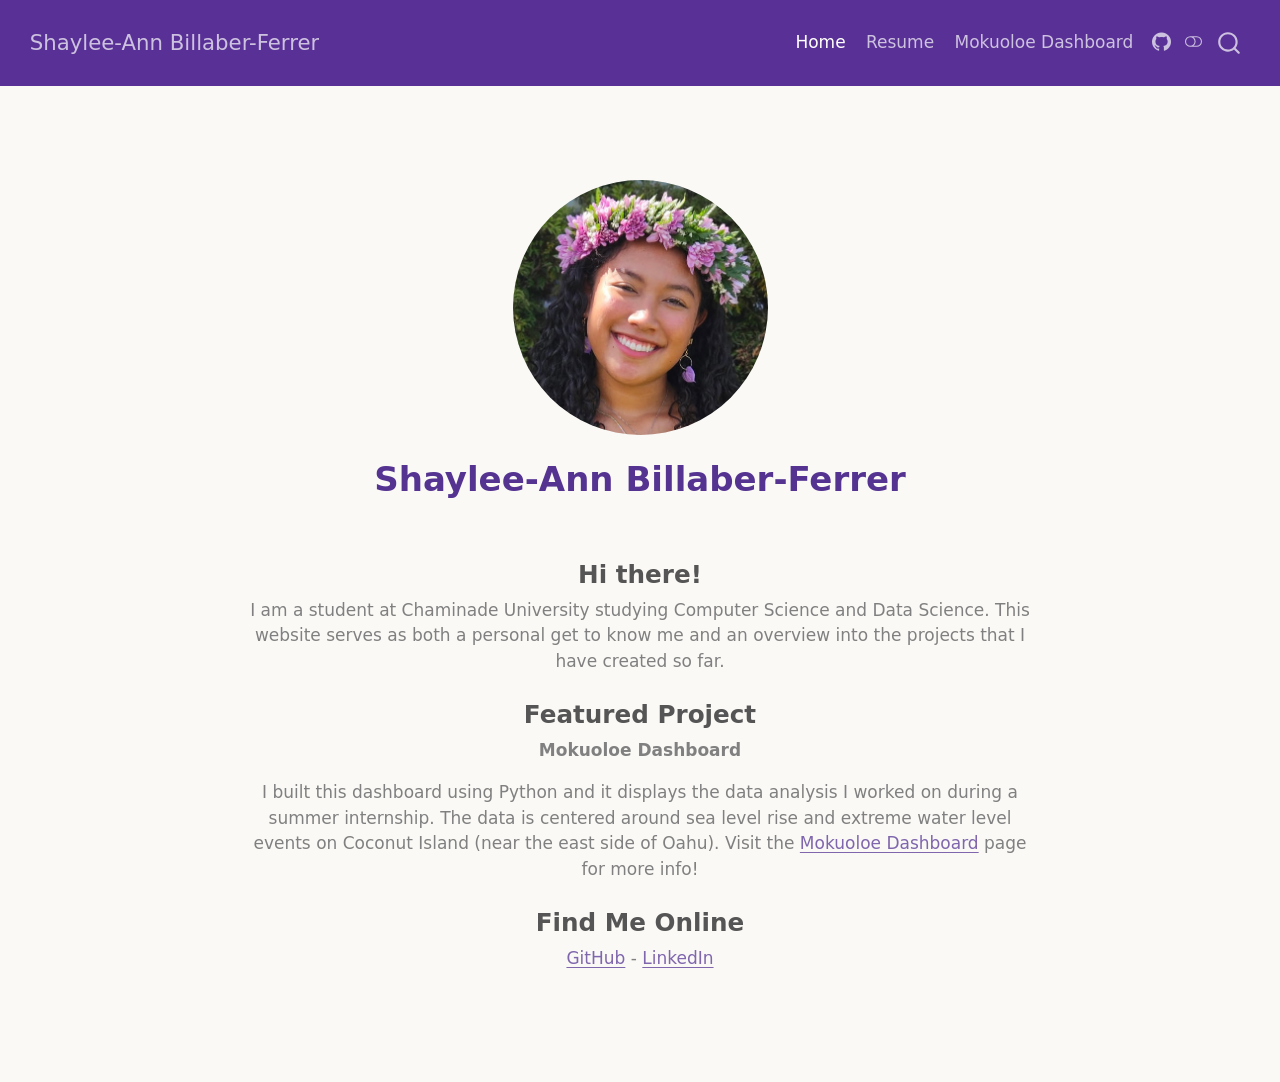
==== commit c3a7cfd2: "Assignment 7" ====
--- a/docs/index.html
+++ b/docs/index.html
@@ -266,7 +266,7 @@
 <span class="menu-text">Resume</span></a>
   </li>  
   <li class="nav-item">
-    <a class="nav-link" href="./mokuoloe.qmd"> 
+    <a class="nav-link" href="./mokuoloe.html"> 
 <span class="menu-text">Mokuoloe Dashboard</span></a>
   </li>  
   <li class="nav-item compact">
@@ -306,12 +306,11 @@
 <section id="featured-project" class="level3">
 <h3 data-anchor-id="featured-project"><strong>Featured Project</strong></h3>
 <p><strong>Mokuoloe Dashboard</strong></p>
-<p>I built this dashboard using Python and it displays the data analysis I worked on during a summer internship. The data is centered around sea level rise and extreme water level events on Coconut Island (near the east side of Oahu). Visit the <a href="mokuoloe.html">Mokuoloe Dashboard</a> page for more info!</p>
+<p>I built this dashboard using Python and it displays the data analysis I worked on during a summer internship. The data is centered around sea level rise and extreme water level events on Coconut Island (near the east side of Oahu). Visit the <a href="./mokuoloe.html">Mokuoloe Dashboard</a> page for more info!</p>
 </section>
 <section id="find-me-online" class="level3">
 <h3 data-anchor-id="find-me-online"><strong>Find Me Online</strong></h3>
-<p><a href="https://github.com/shayleeannf">GitHub</a></p>
-<p><a href="www.linkedin.com/in/shaylee-ann-billaber-ferrer-332111417">LinkedIn</a></p>
+<p><a href="https://github.com/shayleeannf" target="_blank" rel="noopener noreferrer">GitHub</a> - <a href="https://www.linkedin.com/in/shaylee-ann-billaber-ferrer-332111417/" target="_blank" rel="noopener noreferrer">LinkedIn</a></p>
 
 
 </section>
